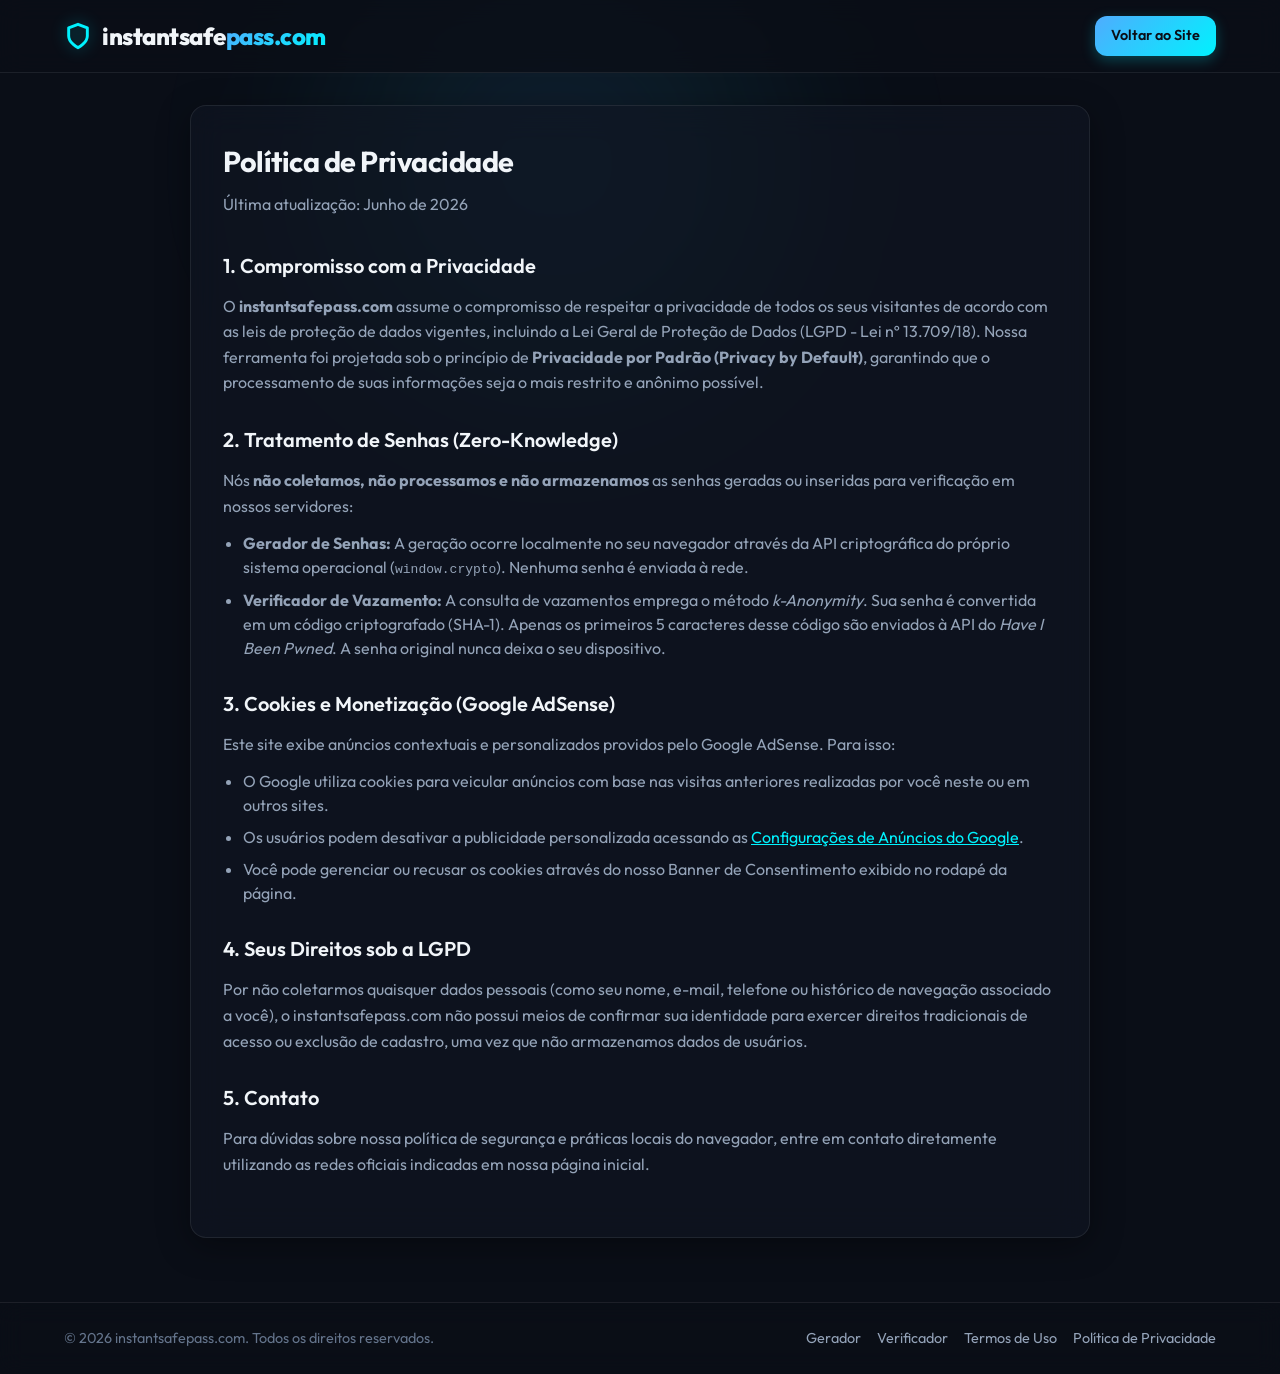
==== politica-privacidade.html @ 0a7f7557 "Initial commit Created from https://vercel.com/new" ====
<!DOCTYPE html>
<html lang="pt-BR">
<head>
    <script async src="https://pagead2.googlesyndication.com/pagead/js/adsbygoogle.js?client=ca-pub-7460453752192668"
     crossorigin="anonymous"></script>
    <meta charset="UTF-8">
    <meta name="viewport" content="width=device-width, initial-scale=1.0">
    <title>Política de Privacidade | instantsafepass.com</title>
    <!-- Google Fonts -->
    <link rel="preconnect" href="https://fonts.googleapis.com">
    <link rel="preconnect" href="https://fonts.gstatic.com" crossorigin>
    <link href="https://fonts.googleapis.com/css2?family=Outfit:wght@300;400;500;600;700;800&display=swap" rel="stylesheet">
    <!-- Folha de Estilos -->
    <link rel="stylesheet" href="style.css">
   </head>
<body>
    <div class="glow-bg"></div>

    <header class="app-header">
        <div class="container header-container">
            <div class="logo">
                <svg class="logo-icon" xmlns="http://www.w3.org/2000/svg" viewBox="0 0 24 24" fill="none" stroke="currentColor" stroke-width="2.5" stroke-linecap="round" stroke-linejoin="round"><path d="M12 22s8-4 8-10V5l-8-3-8 3v7c0 6 8 10 8 10z"/></svg>
                <a href="index.html" style="text-decoration: none; color: inherit;"><h1>instantsafe<span>pass.com</span></h1></a>
            </div>
            <a href="index.html" class="primary-btn" style="text-decoration: none; font-size: 0.9rem; min-height: 40px; padding: 0 16px;">Voltar ao Site</a>
        </div>
    </header>

    <main class="container main-content">
        <article class="main-card legal-page-content">
            <h2 class="section-title">Política de Privacidade</h2>
            <p class="section-desc">Última atualização: Junho de 2026</p>

            <section class="legal-section">
                <h3>1. Compromisso com a Privacidade</h3>
                <p>O <strong>instantsafepass.com</strong> assume o compromisso de respeitar a privacidade de todos os seus visitantes de acordo com as leis de proteção de dados vigentes, incluindo a Lei Geral de Proteção de Dados (LGPD - Lei nº 13.709/18). Nossa ferramenta foi projetada sob o princípio de <strong>Privacidade por Padrão (Privacy by Default)</strong>, garantindo que o processamento de suas informações seja o mais restrito e anônimo possível.</p>
            </section>

            <section class="legal-section">
                <h3>2. Tratamento de Senhas (Zero-Knowledge)</h3>
                <p>Nós <strong>não coletamos, não processamos e não armazenamos</strong> as senhas geradas ou inseridas para verificação em nossos servidores:</p>
                <ul>
                    <li><strong>Gerador de Senhas:</strong> A geração ocorre localmente no seu navegador através da API criptográfica do próprio sistema operacional (<code>window.crypto</code>). Nenhuma senha é enviada à rede.</li>
                    <li><strong>Verificador de Vazamento:</strong> A consulta de vazamentos emprega o método <em>k-Anonymity</em>. Sua senha é convertida em um código criptografado (SHA-1). Apenas os primeiros 5 caracteres desse código são enviados à API do <em>Have I Been Pwned</em>. A senha original nunca deixa o seu dispositivo.</li>
                </ul>
            </section>

            <section class="legal-section">
                <h3>3. Cookies e Monetização (Google AdSense)</h3>
                <p>Este site exibe anúncios contextuais e personalizados providos pelo Google AdSense. Para isso:</p>
                <ul>
                    <li>O Google utiliza cookies para veicular anúncios com base nas visitas anteriores realizadas por você neste ou em outros sites.</li>
                    <li>Os usuários podem desativar a publicidade personalizada acessando as <a href="https://adssettings.google.com/" target="_blank" rel="noopener noreferrer" style="color: var(--accent-blue);">Configurações de Anúncios do Google</a>.</li>
                    <li>Você pode gerenciar ou recusar os cookies através do nosso Banner de Consentimento exibido no rodapé da página.</li>
                </ul>
            </section>

            <section class="legal-section">
                <h3>4. Seus Direitos sob a LGPD</h3>
                <p>Por não coletarmos quaisquer dados pessoais (como seu nome, e-mail, telefone ou histórico de navegação associado a você), o instantsafepass.com não possui meios de confirmar sua identidade para exercer direitos tradicionais de acesso ou exclusão de cadastro, uma vez que não armazenamos dados de usuários.</p>
            </section>

            <section class="legal-section">
                <h3>5. Contato</h3>
                <p>Para dúvidas sobre nossa política de segurança e práticas locais do navegador, entre em contato diretamente utilizando as redes oficiais indicadas em nossa página inicial.</p>
            </section>
        </article>
    </main>

    <footer class="app-footer">
        <div class="container footer-content">
            <p>&copy; 2026 instantsafepass.com. Todos os direitos reservados.</p>
            <nav class="footer-links">
                <a href="index.html">Gerador</a>
                <a href="index.html#checker">Verificador</a>
                <a href="termos-uso.html">Termos de Uso</a>
                <a href="politica-privacidade.html">Política de Privacidade</a>
            </nav>
        </div>
    </footer>
</body>
</html>
---- style.css ----
/* ----------------------------------------------------
   DESIGN SYSTEM & CUSTOM PROPERTIES
---------------------------------------------------- */
:root {
    /* Color Palette */
    --bg-dark: #0a0e17;
    --card-bg: rgba(16, 22, 35, 0.65);
    --border-color: rgba(255, 255, 255, 0.08);
    --border-glow: rgba(0, 242, 254, 0.15);
    
    --text-primary: #f1f5f9;
    --text-secondary: #94a3b8;
    --text-muted: #64748b;

    /* Accent & State Colors */
    --accent-blue: #00f2fe;
    --accent-purple: #4facfe;
    --accent-gradient: linear-gradient(135deg, var(--accent-purple) 0%, var(--accent-blue) 100%);
    
    --strength-very-weak: #ef4444; /* Coral/Red */
    --strength-weak: #f97316;      /* Orange */
    --strength-medium: #eab308;    /* Yellow */
    --strength-strong: #10b981;    /* Emerald Green */
    --strength-secure: #06b6d4;    /* Cyan/Blue-Green */

    /* Typography */
    --font-sans: 'Outfit', -apple-system, BlinkMacSystemFont, "Segoe UI", Roboto, sans-serif;
    --font-mono: 'Fira Code', monospace;
    
    /* Layout & Shadows */
    --radius-lg: 16px;
    --radius-md: 12px;
    --radius-sm: 8px;
    --shadow-premium: 0 8px 32px 0 rgba(0, 0, 0, 0.37);
    --transition-smooth: all 0.3s cubic-bezier(0.4, 0, 0.2, 1);
}

/* ----------------------------------------------------
   RESET & BASE STYLES
---------------------------------------------------- */
* {
    box-sizing: border-box;
    margin: 0;
    padding: 0;
}

body {
    background-color: var(--bg-dark);
    color: var(--text-primary);
    font-family: var(--font-sans);
    line-height: 1.6;
    min-height: 100vh;
    display: flex;
    flex-direction: column;
    overflow-x: hidden;
    position: relative;
}

.container {
    width: 100%;
    max-width: 1200px;
    margin: 0 auto;
    padding: 0 24px;
}

/* Dynamic Animated Background */
.glow-bg {
    position: absolute;
    top: -10%;
    left: 20%;
    width: 600px;
    height: 600px;
    background: radial-gradient(circle, rgba(79, 172, 254, 0.12) 0%, rgba(0, 242, 254, 0.05) 50%, rgba(0,0,0,0) 70%);
    z-index: -1;
    pointer-events: none;
    filter: blur(80px);
    animation: pulseGlow 15s infinite alternate;
}

@keyframes pulseGlow {
    0% { transform: translate(0, 0) scale(1); }
    100% { transform: translate(10%, 10%) scale(1.2); }
}

/* ----------------------------------------------------
   HEADER & NAVIGATION
---------------------------------------------------- */
.app-header {
    background-color: rgba(10, 14, 23, 0.8);
    backdrop-filter: blur(12px);
    border-bottom: 1px solid var(--border-color);
    position: sticky;
    top: 0;
    z-index: 100;
    padding: 16px 0;
}

.header-container {
    display: flex;
    justify-content: space-between;
    align-items: center;
    flex-wrap: wrap;
    gap: 16px;
}

.logo {
    display: flex;
    align-items: center;
    gap: 10px;
}

.logo-icon {
    width: 28px;
    height: 28px;
    color: var(--accent-blue);
    filter: drop-shadow(0 0 8px rgba(0, 242, 254, 0.4));
}

.logo h1 {
    font-size: 1.5rem;
    font-weight: 800;
    letter-spacing: -0.5px;
}

.logo h1 span {
    background: var(--accent-gradient);
    -webkit-background-clip: text;
    -webkit-text-fill-color: transparent;
}

.nav-tabs {
    display: flex;
    background-color: rgba(255, 255, 255, 0.04);
    border: 1px solid var(--border-color);
    padding: 4px;
    border-radius: var(--radius-md);
    gap: 4px;
}

.tab-btn {
    background: transparent;
    border: none;
    color: var(--text-secondary);
    padding: 8px 16px;
    border-radius: var(--radius-sm);
    font-family: var(--font-sans);
    font-weight: 500;
    font-size: 0.95rem;
    cursor: pointer;
    display: flex;
    align-items: center;
    gap: 8px;
    transition: var(--transition-smooth);
}

.tab-btn svg {
    opacity: 0.7;
    transition: var(--transition-smooth);
}

.tab-btn:hover {
    color: var(--text-primary);
    background-color: rgba(255, 255, 255, 0.03);
}

.tab-btn.active {
    color: var(--bg-dark);
    background: var(--accent-gradient);
    font-weight: 600;
    box-shadow: 0 4px 12px rgba(0, 242, 254, 0.25);
}

.tab-btn.active svg {
    opacity: 1;
}

/* ----------------------------------------------------
   MAIN CONTENT & LAYOUT
---------------------------------------------------- */
.main-content {
    flex: 1;
    padding-top: 32px;
    padding-bottom: 64px;
}

.app-grid {
    display: grid;
    grid-template-columns: 1fr 320px;
    gap: 32px;
    margin-top: 24px;
}

@media (max-width: 992px) {
    .app-grid {
        grid-template-columns: 1fr;
    }
    .header-container {
        flex-direction: column;
        align-items: center;
    }
}

/* Glassmorphism Cards */
.main-card {
    background: var(--card-bg);
    backdrop-filter: blur(16px);
    -webkit-backdrop-filter: blur(16px);
    border: 1px solid var(--border-color);
    border-radius: var(--radius-lg);
    padding: 32px;
    box-shadow: var(--shadow-premium);
}

.tab-panel {
    display: none;
    animation: fadeIn 0.4s ease-out forwards;
}

.tab-panel.active {
    display: block;
}

@keyframes fadeIn {
    from { opacity: 0; transform: translateY(10px); }
    to { opacity: 1; transform: translateY(0); }
}

.section-title {
    font-size: 1.8rem;
    font-weight: 700;
    margin-bottom: 8px;
    letter-spacing: -0.5px;
}

.section-desc {
    color: var(--text-secondary);
    font-size: 1rem;
    margin-bottom: 32px;
}

/* ----------------------------------------------------
   GERADOR COMPONENTS
---------------------------------------------------- */
.display-container {
    background-color: rgba(0, 0, 0, 0.25);
    border: 1px solid var(--border-color);
    border-radius: var(--radius-md);
    display: flex;
    align-items: center;
    justify-content: space-between;
    padding: 16px 20px;
    margin-bottom: 20px;
    transition: var(--transition-smooth);
}

.display-container:focus-within {
    border-color: var(--accent-blue);
    box-shadow: 0 0 12px rgba(0, 242, 254, 0.15);
}

.password-display {
    background: transparent;
    border: none;
    color: var(--text-primary);
    font-family: var(--font-mono);
    font-size: 1.35rem;
    font-weight: 500;
    width: 100%;
    outline: none;
    letter-spacing: 0.5px;
    text-overflow: ellipsis;
}

.display-actions {
    display: flex;
    gap: 8px;
}

.action-btn {
    background: rgba(255, 255, 255, 0.05);
    border: 1px solid var(--border-color);
    color: var(--text-secondary);
    width: 44px;
    height: 44px;
    border-radius: var(--radius-sm);
    cursor: pointer;
    display: flex;
    align-items: center;
    justify-content: center;
    transition: var(--transition-smooth);
}

.action-btn:hover {
    color: var(--accent-blue);
    background-color: rgba(255, 255, 255, 0.1);
    border-color: rgba(0, 242, 254, 0.3);
}

.action-btn:active {
    transform: scale(0.95);
}

.hidden {
    display: none !important;
}

/* Strength Meter */
.strength-meter-container {
    margin-bottom: 32px;
    background: rgba(255, 255, 255, 0.02);
    border: 1px solid rgba(255, 255, 255, 0.03);
    padding: 16px;
    border-radius: var(--radius-md);
}

.strength-labels {
    display: flex;
    justify-content: space-between;
    align-items: center;
    font-size: 0.95rem;
    margin-bottom: 8px;
}

.strength-labels > span:first-child {
    color: var(--text-secondary);
}

.strength-badge {
    padding: 4px 12px;
    border-radius: 50px;
    font-size: 0.8rem;
    font-weight: 700;
    text-transform: uppercase;
    letter-spacing: 0.5px;
    transition: var(--transition-smooth);
}

.strength-badge.empty { background: rgba(255,255,255,0.06); color: var(--text-muted); }
.strength-badge.very-weak { background: rgba(239, 68, 68, 0.15); color: var(--strength-very-weak); }
.strength-badge.weak { background: rgba(249, 115, 22, 0.15); color: var(--strength-weak); }
.strength-badge.medium { background: rgba(234, 179, 8, 0.15); color: var(--strength-medium); }
.strength-badge.strong { background: rgba(16, 185, 129, 0.15); color: var(--strength-strong); }
.strength-badge.secure { background: rgba(6, 182, 212, 0.15); color: var(--strength-secure); }

.strength-bar-bg {
    height: 6px;
    background-color: rgba(255, 255, 255, 0.06);
    border-radius: 3px;
    overflow: hidden;
    margin-bottom: 8px;
}

.strength-bar {
    height: 100%;
    width: 0%;
    border-radius: 3px;
    transition: width 0.4s ease-out, background-color 0.4s ease-out;
}

.strength-bar.very-weak { width: 20%; background-color: var(--strength-very-weak); }
.strength-bar.weak { width: 40%; background-color: var(--strength-weak); }
.strength-bar.medium { width: 60%; background-color: var(--strength-medium); }
.strength-bar.strong { width: 80%; background-color: var(--strength-strong); }
.strength-bar.secure { width: 100%; background-color: var(--strength-secure); }

.entropy-info {
    font-size: 0.85rem;
    color: var(--text-muted);
}

/* Generator Settings Layout */
.generator-settings {
    display: flex;
    flex-direction: column;
    gap: 24px;
    margin-bottom: 32px;
}

.setting-header {
    display: flex;
    justify-content: space-between;
    margin-bottom: 8px;
    font-weight: 500;
}

.setting-header label {
    color: var(--text-primary);
}

/* Slider Custom styling */
.range-slider {
    display: flex;
    align-items: center;
}

.slider {
    -webkit-appearance: none;
    appearance: none;
    width: 100%;
    height: 6px;
    border-radius: 3px;
    background: rgba(255, 255, 255, 0.08);
    outline: none;
    transition: background 0.3s;
}

.slider::-webkit-slider-thumb {
    -webkit-appearance: none;
    appearance: none;
    width: 20px;
    height: 20px;
    border-radius: 50%;
    background: var(--accent-blue);
    cursor: pointer;
    box-shadow: 0 0 10px rgba(0, 242, 254, 0.5);
    transition: transform 0.1s;
}

.slider::-webkit-slider-thumb:hover {
    transform: scale(1.2);
}

.slider::-moz-range-thumb {
    width: 20px;
    height: 20px;
    border-radius: 50%;
    background: var(--accent-blue);
    cursor: pointer;
    box-shadow: 0 0 10px rgba(0, 242, 254, 0.5);
    border: none;
    transition: transform 0.1s;
}

.slider::-moz-range-thumb:hover {
    transform: scale(1.2);
}

/* Checkbox design */
.checkbox-grid {
    display: grid;
    grid-template-columns: repeat(auto-fit, minmax(220px, 1fr));
    gap: 16px;
}

.custom-checkbox {
    display: flex;
    align-items: center;
    position: relative;
    padding-left: 32px;
    margin-bottom: 6px;
    cursor: pointer;
    font-size: 0.95rem;
    color: var(--text-secondary);
    user-select: none;
    transition: var(--transition-smooth);
}

.custom-checkbox:hover {
    color: var(--text-primary);
}

.custom-checkbox input {
    position: absolute;
    opacity: 0;
    cursor: pointer;
    height: 0;
    width: 0;
}

.checkmark {
    position: absolute;
    top: 0;
    left: 0;
    height: 20px;
    width: 20px;
    background-color: rgba(255, 255, 255, 0.05);
    border: 1px solid var(--border-color);
    border-radius: 4px;
    transition: var(--transition-smooth);
}

.custom-checkbox:hover input ~ .checkmark {
    border-color: rgba(0, 242, 254, 0.4);
}

.custom-checkbox input:checked ~ .checkmark {
    background: var(--accent-gradient);
    border-color: transparent;
}

.checkmark:after {
    content: "";
    position: absolute;
    display: none;
}

.custom-checkbox input:checked ~ .checkmark:after {
    display: block;
}

.custom-checkbox .checkmark:after {
    left: 7px;
    top: 3px;
    width: 5px;
    height: 10px;
    border: solid var(--bg-dark);
    border-width: 0 2px 2px 0;
    transform: rotate(45deg);
}

.full-width {
    grid-column: 1 / -1;
}

/* Histórico de Senhas */
.history-container {
    border-top: 1px solid var(--border-color);
    padding-top: 24px;
    margin-top: 24px;
}

.history-header {
    display: flex;
    justify-content: space-between;
    align-items: center;
    margin-bottom: 12px;
}

.history-header h3 {
    font-size: 1rem;
    font-weight: 600;
    color: var(--text-primary);
}

.text-btn {
    background: transparent;
    border: none;
    color: var(--accent-blue);
    font-family: var(--font-sans);
    font-size: 0.85rem;
    font-weight: 500;
    cursor: pointer;
}

.text-btn:hover {
    text-decoration: underline;
}

.history-list {
    list-style: none;
    display: flex;
    flex-direction: column;
    gap: 8px;
    margin-bottom: 12px;
}

.history-item {
    display: flex;
    justify-content: space-between;
    align-items: center;
    background-color: rgba(0, 0, 0, 0.15);
    padding: 8px 16px;
    border-radius: var(--radius-sm);
    border: 1px solid var(--border-color);
    font-family: var(--font-mono);
    font-size: 0.9rem;
}

.history-item-pwd {
    overflow: hidden;
    text-overflow: ellipsis;
    white-space: nowrap;
    width: 80%;
    color: var(--text-secondary);
}

.history-item-actions {
    display: flex;
    gap: 8px;
}

.history-copy-btn {
    background: transparent;
    border: none;
    color: var(--text-muted);
    cursor: pointer;
    display: flex;
    align-items: center;
    justify-content: center;
    transition: var(--transition-smooth);
}

.history-copy-btn:hover {
    color: var(--accent-blue);
}

.empty-history {
    text-align: center;
    padding: 16px 0;
    color: var(--text-muted);
    font-size: 0.9rem;
    font-style: italic;
}

.history-disclaimer {
    font-size: 0.75rem;
    color: var(--text-muted);
}

/* ----------------------------------------------------
   VERIFICADOR COMPONENTS
---------------------------------------------------- */
.checker-input-container {
    display: flex;
    gap: 16px;
    margin-bottom: 24px;
    flex-wrap: wrap;
}

.input-wrapper {
    position: relative;
    flex: 1;
    min-width: 280px;
}

.password-input {
    width: 100%;
    background-color: rgba(0, 0, 0, 0.25);
    border: 1px solid var(--border-color);
    color: var(--text-primary);
    font-family: var(--font-mono);
    font-size: 1.1rem;
    padding: 14px 50px 14px 20px;
    border-radius: var(--radius-md);
    outline: none;
    transition: var(--transition-smooth);
}

.password-input:focus {
    border-color: var(--accent-blue);
    box-shadow: 0 0 12px rgba(0, 242, 254, 0.15);
}

.visibility-btn {
    position: absolute;
    right: 16px;
    top: 50%;
    transform: translateY(-50%);
    background: transparent;
    border: none;
    color: var(--text-muted);
    cursor: pointer;
    display: flex;
    align-items: center;
    transition: var(--transition-smooth);
}

.visibility-btn:hover {
    color: var(--text-primary);
}

.primary-btn {
    background: var(--accent-gradient);
    border: none;
    color: var(--bg-dark);
    font-family: var(--font-sans);
    font-size: 1rem;
    font-weight: 600;
    padding: 0 28px;
    border-radius: var(--radius-md);
    cursor: pointer;
    display: flex;
    align-items: center;
    justify-content: center;
    gap: 10px;
    box-shadow: 0 4px 14px rgba(0, 242, 254, 0.25);
    transition: var(--transition-smooth);
    min-height: 52px;
}

.primary-btn:hover {
    transform: translateY(-2px);
    box-shadow: 0 6px 20px rgba(0, 242, 254, 0.35);
}

.primary-btn:active {
    transform: translateY(0);
}

.live-strength-container {
    margin-bottom: 24px;
    padding: 12px 16px;
    background: rgba(255, 255, 255, 0.01);
    border: 1px solid rgba(255, 255, 255, 0.02);
    border-radius: var(--radius-md);
}

/* Spinner Loader */
.spinner {
    width: 20px;
    height: 20px;
    border: 2px solid rgba(10, 14, 23, 0.2);
    border-top-color: var(--bg-dark);
    border-radius: 50%;
    animation: spin 0.8s linear infinite;
}

@keyframes spin {
    to { transform: rotate(360deg); }
}

/* Results box */
.results-box {
    padding: 24px;
    border-radius: var(--radius-md);
    margin-bottom: 24px;
    animation: slideDown 0.3s cubic-bezier(0.4, 0, 0.2, 1) forwards;
}

@keyframes slideDown {
    from { opacity: 0; transform: translateY(-10px); }
    to { opacity: 1; transform: translateY(0); }
}

.results-box.danger {
    background-color: rgba(239, 68, 68, 0.08);
    border: 1px solid rgba(239, 68, 68, 0.2);
}

.results-box.success {
    background-color: rgba(16, 185, 129, 0.08);
    border: 1px solid rgba(16, 185, 129, 0.2);
}

.results-box.warning {
    background-color: rgba(249, 115, 22, 0.08);
    border: 1px solid rgba(249, 115, 22, 0.2);
}

.results-title {
    display: flex;
    align-items: center;
    gap: 10px;
    font-size: 1.2rem;
    font-weight: 700;
    margin-bottom: 12px;
}

.results-box.danger .results-title { color: var(--strength-very-weak); }
.results-box.success .results-title { color: var(--strength-strong); }
.results-box.warning .results-title { color: var(--strength-weak); }

.results-body p {
    margin-bottom: 8px;
    color: var(--text-secondary);
}

.security-privacy-notice {
    display: flex;
    gap: 12px;
    padding: 16px;
    background-color: rgba(255, 255, 255, 0.02);
    border: 1px solid var(--border-color);
    border-radius: var(--radius-md);
    margin-top: 32px;
    font-size: 0.85rem;
    color: var(--text-muted);
}

.security-privacy-notice svg {
    flex-shrink: 0;
    margin-top: 2px;
    color: var(--accent-blue);
}

/* ----------------------------------------------------
   DICAS DE SEGURANÇA
---------------------------------------------------- */
.tips-grid {
    display: grid;
    grid-template-columns: repeat(auto-fit, minmax(280px, 1fr));
    gap: 20px;
}

.tip-card {
    background: rgba(255, 255, 255, 0.02);
    border: 1px solid var(--border-color);
    border-radius: var(--radius-md);
    padding: 24px;
    transition: var(--transition-smooth);
}

.tip-card:hover {
    background: rgba(255, 255, 255, 0.04);
    transform: translateY(-4px);
    border-color: rgba(0, 242, 254, 0.2);
}

.tip-icon {
    color: var(--accent-blue);
    margin-bottom: 16px;
}

.tip-card h3 {
    font-size: 1.15rem;
    font-weight: 600;
    margin-bottom: 10px;
    color: var(--text-primary);
}

.tip-card p {
    color: var(--text-secondary);
    font-size: 0.95rem;
    line-height: 1.5;
}

/* ----------------------------------------------------
   SIDEBAR & ADSENSE & AFFILIATES
---------------------------------------------------- */
.sidebar {
    display: flex;
    flex-direction: column;
    gap: 24px;
}

.adsense-placeholder {
    display: flex;
    flex-direction: column;
    align-items: center;
    justify-content: center;
    background: rgba(0, 0, 0, 0.2);
    border: 1px dashed rgba(255, 255, 255, 0.1);
    border-radius: var(--radius-md);
    position: relative;
    overflow: hidden;
}

.ads-label {
    position: absolute;
    top: 4px;
    left: 8px;
    font-size: 0.7rem;
    text-transform: uppercase;
    color: var(--text-muted);
    letter-spacing: 1px;
}

.ads-top {
    min-height: 90px;
    margin-bottom: 24px;
}

.ads-bottom {
    min-height: 90px;
    margin-top: 32px;
}

.ads-sidebar {
    min-height: 250px;
}

.ads-box, .ads-box-vertical {
    font-size: 0.85rem;
    color: var(--text-muted);
}

.affiliate-card {
    background: linear-gradient(135deg, rgba(16, 22, 35, 0.9) 0%, rgba(20, 30, 48, 0.9) 100%);
    border: 1px solid rgba(0, 242, 254, 0.2);
    border-radius: var(--radius-md);
    padding: 24px;
    position: relative;
    overflow: hidden;
    box-shadow: var(--shadow-premium);
}

.affiliate-card::before {
    content: '';
    position: absolute;
    top: 0;
    right: 0;
    width: 80px;
    height: 80px;
    background: radial-gradient(circle, rgba(0, 242, 254, 0.1) 0%, transparent 70%);
}

.affiliate-badge {
    background: var(--accent-gradient);
    color: var(--bg-dark);
    font-size: 0.75rem;
    font-weight: 700;
    text-transform: uppercase;
    padding: 2px 8px;
    border-radius: 4px;
    display: inline-block;
    margin-bottom: 12px;
}

.affiliate-card h3 {
    font-size: 1.2rem;
    font-weight: 700;
    margin-bottom: 10px;
    color: var(--text-primary);
}

.affiliate-card p {
    color: var(--text-secondary);
    font-size: 0.9rem;
    margin-bottom: 20px;
}

.affiliate-link {
    color: var(--accent-blue);
    text-decoration: none;
    font-weight: 600;
    font-size: 0.95rem;
    transition: var(--transition-smooth);
}

.affiliate-link:hover {
    color: var(--text-primary);
    text-shadow: 0 0 8px rgba(0, 242, 254, 0.3);
}

/* Brute Force Simulator */
.brute-force-container {
    display: flex;
    align-items: center;
    gap: 8px;
    margin-top: 12px;
    padding: 10px 14px;
    background-color: rgba(255, 255, 255, 0.02);
    border-radius: var(--radius-sm);
    font-size: 0.9rem;
    color: var(--text-secondary);
}

.brute-force-container .icon-clock {
    color: var(--accent-blue);
}

.brute-force-container strong {
    color: var(--text-primary);
}

/* Passphrase Card */
.passphrase-card {
    background: linear-gradient(135deg, rgba(0, 242, 254, 0.03) 0%, rgba(79, 172, 254, 0.03) 100%);
    border: 1px solid rgba(0, 242, 254, 0.15);
    border-radius: var(--radius-lg);
    padding: 28px;
    margin-bottom: 32px;
    box-shadow: 0 4px 24px rgba(0, 0, 0, 0.2);
}

.passphrase-header {
    display: flex;
    justify-content: space-between;
    align-items: center;
    margin-bottom: 12px;
    flex-wrap: wrap;
    gap: 12px;
}

.passphrase-title-wrapper {
    display: flex;
    align-items: center;
    gap: 10px;
}

.passphrase-icon {
    color: var(--accent-blue);
    filter: drop-shadow(0 0 4px rgba(0, 242, 254, 0.3));
}

.passphrase-header h3 {
    font-size: 1.25rem;
    font-weight: 700;
    letter-spacing: -0.3px;
}

.badge-recommended {
    font-size: 0.75rem;
    font-weight: 700;
    color: var(--accent-blue);
    background-color: rgba(0, 242, 254, 0.1);
    padding: 4px 10px;
    border-radius: 50px;
    letter-spacing: 0.5px;
}

.passphrase-desc {
    color: var(--text-secondary);
    font-size: 0.95rem;
    margin-bottom: 20px;
    line-height: 1.5;
}

.passphrase-display-container {
    display: flex;
    background-color: rgba(0, 0, 0, 0.25);
    border: 1px solid var(--border-color);
    border-radius: var(--radius-md);
    padding: 14px 18px;
    justify-content: space-between;
    align-items: center;
    gap: 16px;
}

.passphrase-display {
    font-family: var(--font-mono);
    font-size: 1.15rem;
    color: var(--text-primary);
    word-break: break-all;
    user-select: all;
    font-weight: 500;
}

.passphrase-actions {
    display: flex;
    gap: 8px;
}

/* ----------------------------------------------------
   FOOTER
---------------------------------------------------- */
.app-footer {
    border-top: 1px solid var(--border-color);
    padding: 24px 0;
    margin-top: auto;
    background-color: rgba(10, 14, 23, 0.5);
    backdrop-filter: blur(12px);
    font-size: 0.9rem;
}

.footer-content {
    display: flex;
    justify-content: space-between;
    align-items: center;
    flex-wrap: wrap;
    gap: 16px;
    color: var(--text-muted);
}

.footer-links {
    display: flex;
    gap: 16px;
    flex-wrap: wrap;
}

.footer-links a {
    color: var(--text-secondary);
    text-decoration: none;
    transition: var(--transition-smooth);
}

.footer-links a:hover {
    color: var(--accent-blue);
}

/* Cookie Consent Banner (LGPD) */
.cookie-banner {
    position: fixed;
    bottom: 24px;
    left: 50%;
    transform: translateX(-50%);
    width: calc(100% - 48px);
    max-width: 850px;
    background: rgba(16, 22, 35, 0.9);
    backdrop-filter: blur(20px);
    -webkit-backdrop-filter: blur(20px);
    border: 1px solid rgba(0, 242, 254, 0.2);
    border-radius: var(--radius-md);
    padding: 16px 24px;
    display: flex;
    align-items: center;
    justify-content: space-between;
    gap: 24px;
    z-index: 1000;
    box-shadow: 0 10px 40px rgba(0, 0, 0, 0.5);
    animation: slideUpCookie 0.5s cubic-bezier(0.4, 0, 0.2, 1) forwards;
}

@keyframes slideUpCookie {
    from { transform: translate(-50%, 100px); opacity: 0; }
    to { transform: translate(-50%, 0); opacity: 1; }
}

.cookie-content {
    display: flex;
    align-items: center;
    gap: 16px;
}

.cookie-icon {
    color: var(--accent-blue);
    flex-shrink: 0;
    filter: drop-shadow(0 0 4px rgba(0, 242, 254, 0.4));
}

.cookie-content p {
    font-size: 0.9rem;
    color: var(--text-secondary);
    line-height: 1.4;
}

.cookie-content p a {
    color: var(--accent-blue);
    text-decoration: none;
    font-weight: 500;
}

.cookie-content p a:hover {
    text-decoration: underline;
}

.cookie-accept-btn {
    min-height: 40px !important;
    padding: 0 24px !important;
    font-size: 0.9rem !important;
    flex-shrink: 0;
}

@media (max-width: 768px) {
    .cookie-banner {
        flex-direction: column;
        align-items: stretch;
        gap: 16px;
        bottom: 16px;
        width: calc(100% - 32px);
    }
    .cookie-content {
        align-items: flex-start;
    }
    .cookie-accept-btn {
        width: 100%;
    }
}

/* Legal Pages Content Styling */
.legal-page-content {
    max-width: 900px;
    margin: 0 auto;
}

.legal-section {
    margin-bottom: 28px;
}

.legal-section h3 {
    font-size: 1.25rem;
    color: var(--text-primary);
    margin-bottom: 12px;
    font-weight: 600;
}

.legal-section p {
    color: var(--text-secondary);
    font-size: 1rem;
    line-height: 1.6;
    margin-bottom: 12px;
}

.legal-section ul {
    margin-left: 20px;
    margin-bottom: 16px;
    color: var(--text-secondary);
}

.legal-section li {
    margin-bottom: 8px;
    line-height: 1.5;
}
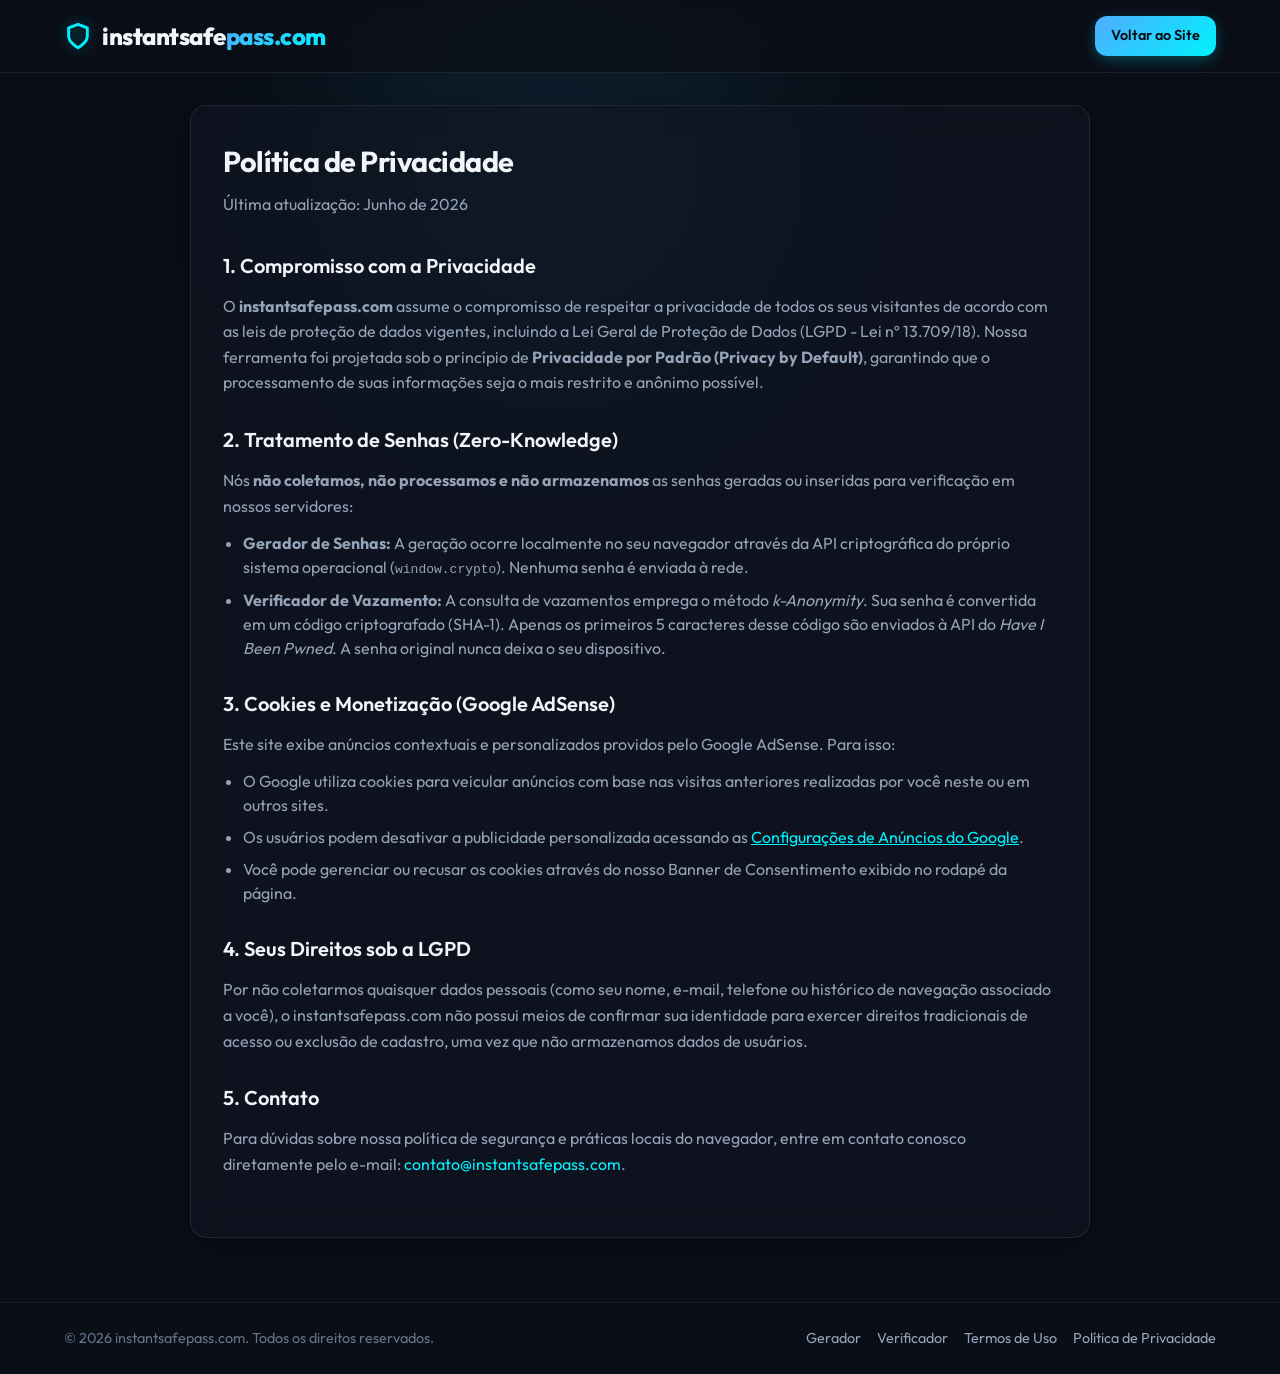
==== commit 7284c97b: "Add files via upload" ====
--- a/politica-privacidade.html
+++ b/politica-privacidade.html
@@ -1,8 +1,6 @@
 <!DOCTYPE html>
 <html lang="pt-BR">
 <head>
-    <script async src="https://pagead2.googlesyndication.com/pagead/js/adsbygoogle.js?client=ca-pub-7460453752192668"
-     crossorigin="anonymous"></script>
     <meta charset="UTF-8">
     <meta name="viewport" content="width=device-width, initial-scale=1.0">
     <title>Política de Privacidade | instantsafepass.com</title>
@@ -10,9 +8,14 @@
     <link rel="preconnect" href="https://fonts.googleapis.com">
     <link rel="preconnect" href="https://fonts.gstatic.com" crossorigin>
     <link href="https://fonts.googleapis.com/css2?family=Outfit:wght@300;400;500;600;700;800&display=swap" rel="stylesheet">
+    <!-- Favicon -->
+    <link rel="icon" type="image/png" href="logo_5to1_instantsafepass_1781832918423.png">
     <!-- Folha de Estilos -->
     <link rel="stylesheet" href="style.css">
-   </head>
+    <!-- Google AdSense -->
+    <script async src="https://pagead2.googlesyndication.com/pagead/js/adsbygoogle.js?client=ca-pub-7460453752192668"
+         crossorigin="anonymous"></script>
+</head>
 <body>
     <div class="glow-bg"></div>
 
@@ -62,7 +65,7 @@
 
             <section class="legal-section">
                 <h3>5. Contato</h3>
-                <p>Para dúvidas sobre nossa política de segurança e práticas locais do navegador, entre em contato diretamente utilizando as redes oficiais indicadas em nossa página inicial.</p>
+                <p>Para dúvidas sobre nossa política de segurança e práticas locais do navegador, entre em contato conosco diretamente pelo e-mail: <a href="mailto:contato@instantsafepass.com" style="color: var(--accent-blue); text-decoration: none;">contato@instantsafepass.com</a>.</p>
             </section>
         </article>
     </main>
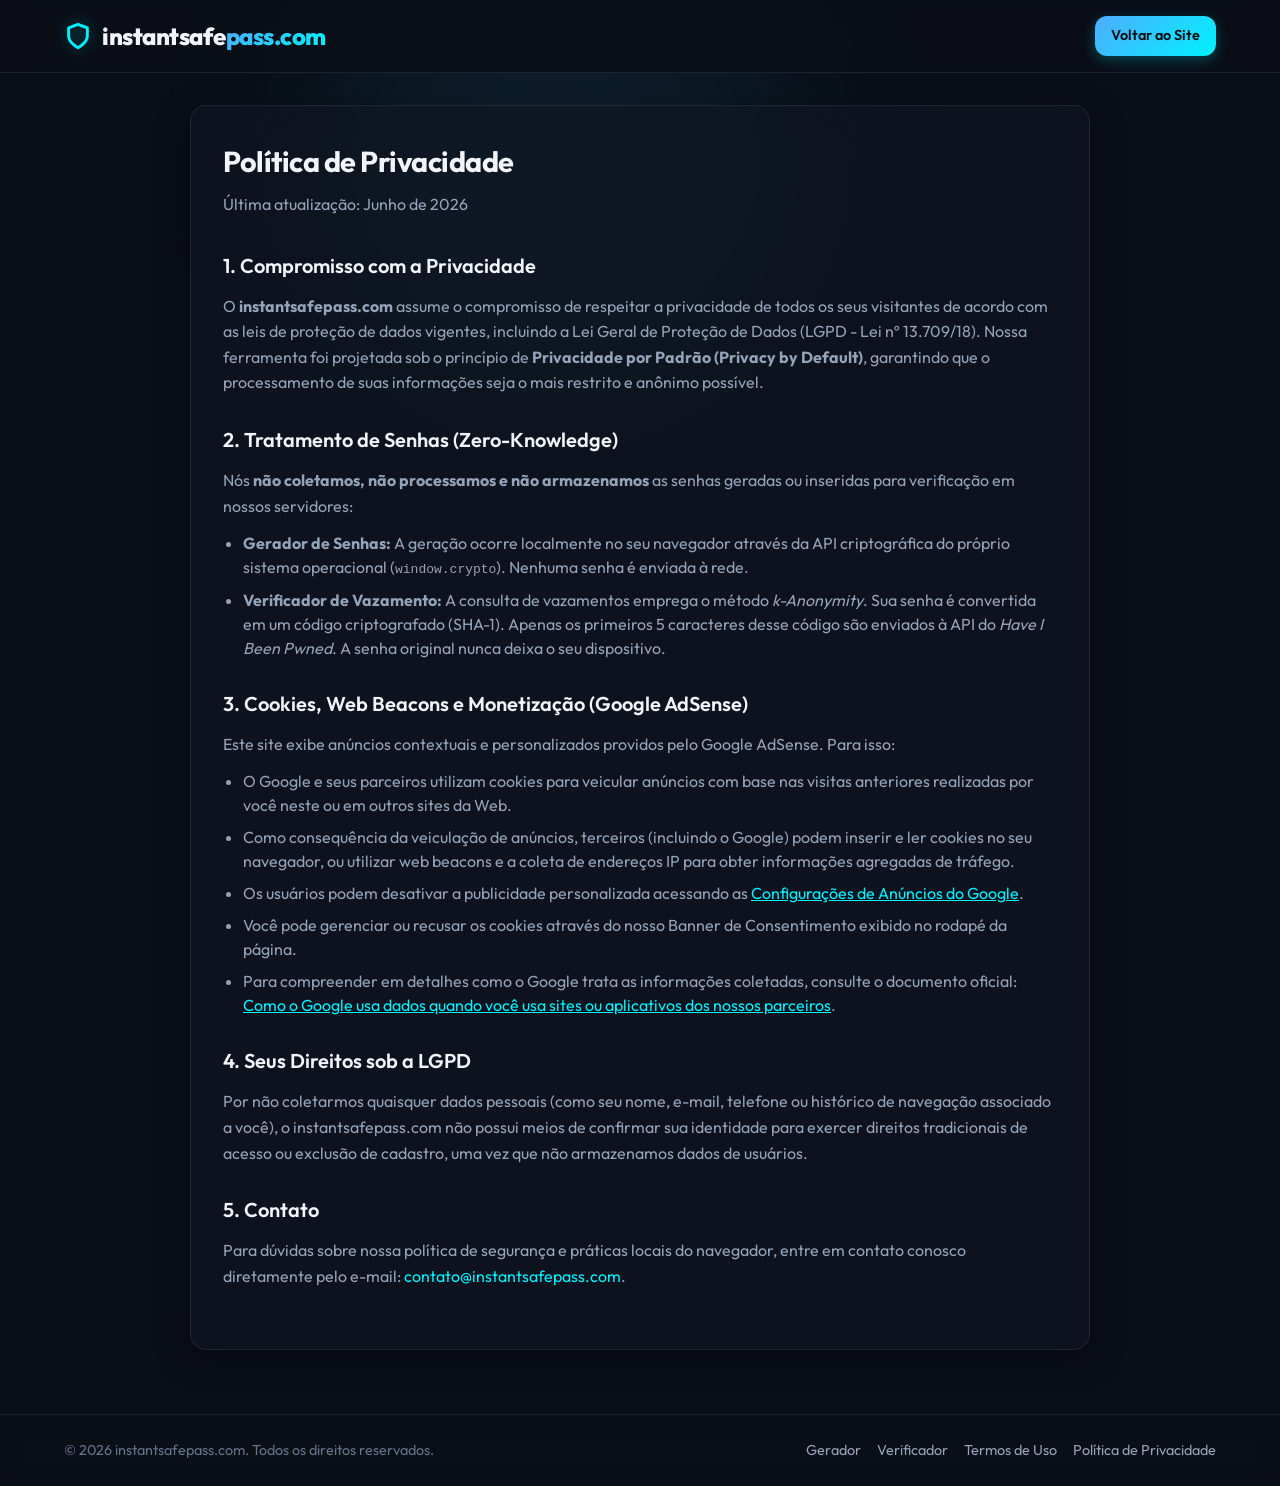
==== commit f061215c: "Add files via upload" ====
--- a/politica-privacidade.html
+++ b/politica-privacidade.html
@@ -49,12 +49,14 @@
             </section>
 
             <section class="legal-section">
-                <h3>3. Cookies e Monetização (Google AdSense)</h3>
+                <h3>3. Cookies, Web Beacons e Monetização (Google AdSense)</h3>
                 <p>Este site exibe anúncios contextuais e personalizados providos pelo Google AdSense. Para isso:</p>
                 <ul>
-                    <li>O Google utiliza cookies para veicular anúncios com base nas visitas anteriores realizadas por você neste ou em outros sites.</li>
+                    <li>O Google e seus parceiros utilizam cookies para veicular anúncios com base nas visitas anteriores realizadas por você neste ou em outros sites da Web.</li>
+                    <li>Como consequência da veiculação de anúncios, terceiros (incluindo o Google) podem inserir e ler cookies no seu navegador, ou utilizar web beacons e a coleta de endereços IP para obter informações agregadas de tráfego.</li>
                     <li>Os usuários podem desativar a publicidade personalizada acessando as <a href="https://adssettings.google.com/" target="_blank" rel="noopener noreferrer" style="color: var(--accent-blue);">Configurações de Anúncios do Google</a>.</li>
                     <li>Você pode gerenciar ou recusar os cookies através do nosso Banner de Consentimento exibido no rodapé da página.</li>
+                    <li>Para compreender em detalhes como o Google trata as informações coletadas, consulte o documento oficial: <a href="https://policies.google.com/technologies/partner-sites" target="_blank" rel="noopener noreferrer" style="color: var(--accent-blue);">Como o Google usa dados quando você usa sites ou aplicativos dos nossos parceiros</a>.</li>
                 </ul>
             </section>
 
--- a/style.css
+++ b/style.css
@@ -185,7 +185,7 @@
 
 .app-grid {
     display: grid;
-    grid-template-columns: 1fr 320px;
+    grid-template-columns: 1fr;
     gap: 32px;
     margin-top: 24px;
 }
@@ -1171,3 +1171,118 @@
     margin-bottom: 8px;
     line-height: 1.5;
 }
+
+/* ----------------------------------------------------
+   SEO EDUCATIONAL CONTENT SECTION
+   ---------------------------------------------------- */
+.seo-content-card {
+    background: var(--card-bg);
+    border: 1px solid var(--border-color);
+    border-radius: var(--radius-lg);
+    padding: 32px;
+    margin-top: 32px;
+    box-shadow: var(--shadow-premium);
+    backdrop-filter: blur(12px);
+    position: relative;
+    overflow: hidden;
+}
+
+.seo-content-card::before {
+    content: '';
+    position: absolute;
+    top: 0;
+    left: 0;
+    width: 100%;
+    height: 3px;
+    background: var(--accent-gradient);
+}
+
+.seo-title {
+    font-size: 1.6rem;
+    font-weight: 800;
+    margin-bottom: 24px;
+    background: var(--accent-gradient);
+    -webkit-background-clip: text;
+    -webkit-text-fill-color: transparent;
+    letter-spacing: -0.5px;
+}
+
+.seo-grid {
+    display: grid;
+    grid-template-columns: repeat(2, 1fr);
+    gap: 24px;
+}
+
+.seo-article {
+    background-color: rgba(255, 255, 255, 0.01);
+    border: 1px solid rgba(255, 255, 255, 0.03);
+    border-radius: var(--radius-md);
+    padding: 20px;
+    transition: var(--transition-smooth);
+}
+
+.seo-article:hover {
+    background-color: rgba(255, 255, 255, 0.02);
+    border-color: rgba(0, 242, 254, 0.15);
+    box-shadow: 0 4px 20px rgba(0, 242, 254, 0.05);
+}
+
+.seo-article h3 {
+    font-size: 1.1rem;
+    color: var(--text-primary);
+    margin-bottom: 12px;
+    font-weight: 600;
+    display: flex;
+    align-items: center;
+    gap: 8px;
+}
+
+.seo-article p {
+    color: var(--text-secondary);
+    font-size: 0.92rem;
+    line-height: 1.6;
+}
+
+.seo-article code {
+    font-family: var(--font-mono);
+    background-color: rgba(0, 0, 0, 0.3);
+    color: var(--accent-blue);
+    padding: 2px 6px;
+    border-radius: var(--radius-sm);
+    font-size: 0.85rem;
+}
+
+.seo-article ul {
+    list-style: none;
+    padding-left: 0;
+    margin-top: 10px;
+}
+
+.seo-article li {
+    color: var(--text-secondary);
+    font-size: 0.92rem;
+    line-height: 1.5;
+    margin-bottom: 10px;
+    position: relative;
+    padding-left: 18px;
+}
+
+.seo-article li::before {
+    content: '→';
+    position: absolute;
+    left: 0;
+    color: var(--accent-blue);
+    font-weight: bold;
+}
+
+@media (max-width: 768px) {
+    .seo-grid {
+        grid-template-columns: 1fr;
+    }
+    .seo-content-card {
+        padding: 24px;
+    }
+    .seo-title {
+        font-size: 1.4rem;
+    }
+}
